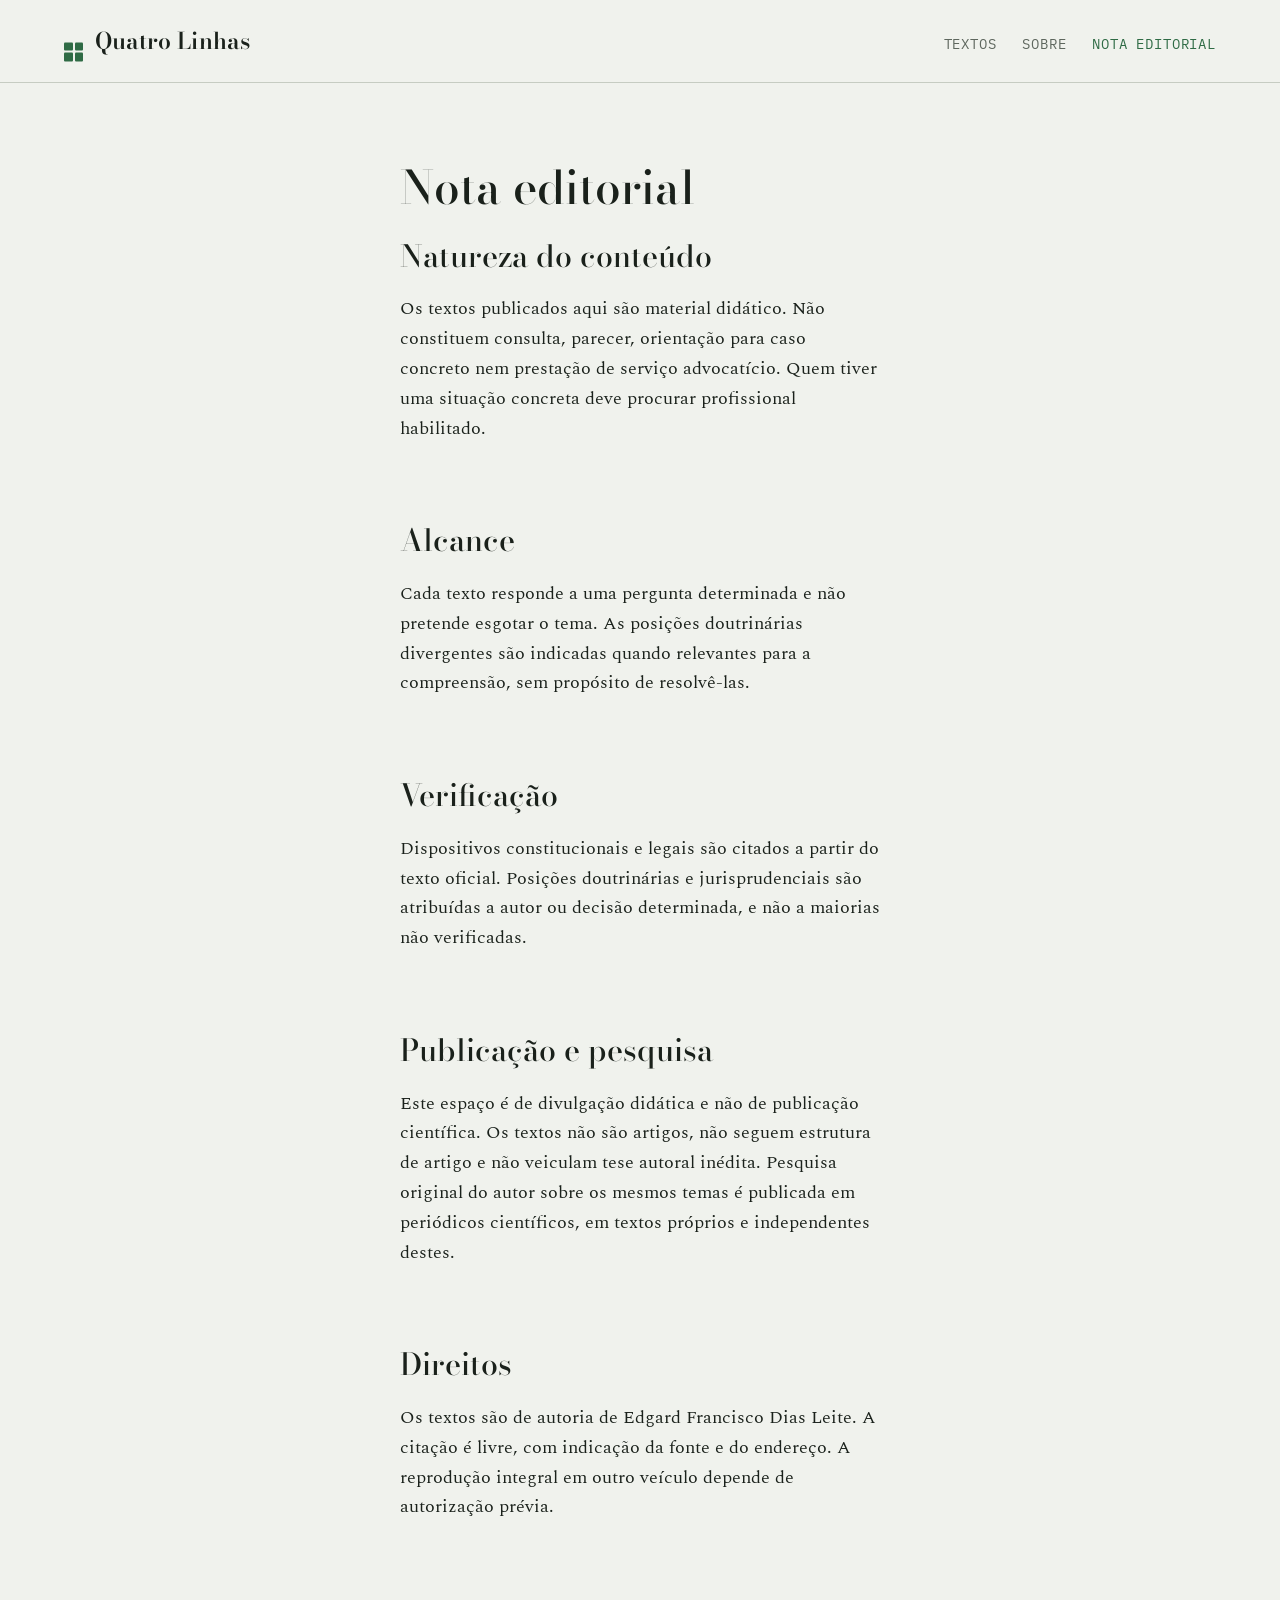
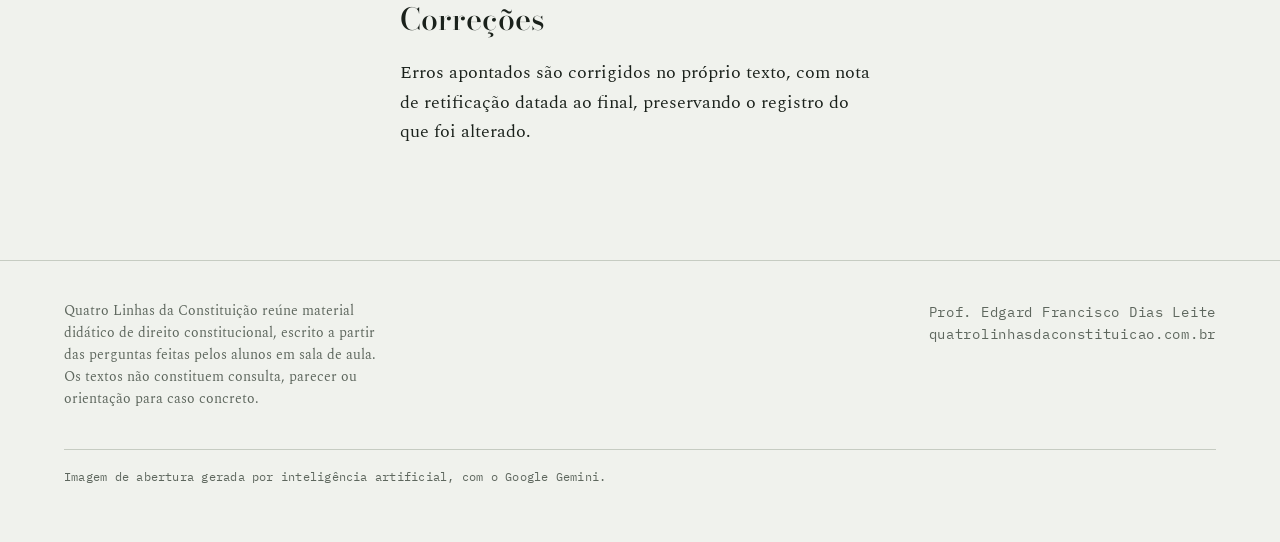
==== nota-editorial.html @ 2514645e "Add files via upload" ====
<!doctype html>
<html lang="pt-BR">
<head>
<meta charset="utf-8">
<meta name="viewport" content="width=device-width,initial-scale=1">
<title>Nota editorial — Quatro Linhas da Constituição</title>
<meta name="description" content="Natureza do conteúdo, alcance, verificação, direitos e política de correções.">
<link rel="preconnect" href="https://fonts.googleapis.com"><link rel="preconnect" href="https://fonts.gstatic.com" crossorigin><link rel="stylesheet" href="https://fonts.googleapis.com/css2?family=Bodoni+Moda:opsz,wght@6..96,400;6..96,500;6..96,600&family=IBM+Plex+Mono:wght@400;500&family=Spectral:ital,wght@0,300;0,400;0,600;1,400&display=swap">
<link rel="stylesheet" href="style.css">
</head>
<body>
<header class="top"><div class="wrap"><a class="mark" href="index.html"><span class="glyph" aria-hidden="true"><i></i><i></i><i></i><i></i></span><span class="name">Quatro Linhas</span></a><nav class="nav" aria-label="Seções"><a href="index.html">Textos</a><a href="sobre.html">Sobre</a><a href="nota-editorial.html" aria-current="page">Nota editorial</a></nav></div></header>
<main>
<section class="page"><div class="wrap">
<h1>Nota editorial</h1>
<div class="prose">
<h2>Natureza do conteúdo</h2>
<p>Os textos publicados aqui são material didático. Não constituem consulta, parecer, orientação para caso concreto nem prestação de serviço advocatício. Quem tiver uma situação concreta deve procurar profissional habilitado.</p>
<h2>Alcance</h2>
<p>Cada texto responde a uma pergunta determinada e não pretende esgotar o tema. As posições doutrinárias divergentes são indicadas quando relevantes para a compreensão, sem propósito de resolvê-las.</p>
<h2>Verificação</h2>
<p>Dispositivos constitucionais e legais são citados a partir do texto oficial. Posições doutrinárias e jurisprudenciais são atribuídas a autor ou decisão determinada, e não a maiorias não verificadas.</p>
<h2>Publicação e pesquisa</h2>
<p>Este espaço é de divulgação didática e não de publicação científica. Os textos não são artigos, não seguem estrutura de artigo e não veiculam tese autoral inédita. Pesquisa original do autor sobre os mesmos temas é publicada em periódicos científicos, em textos próprios e independentes destes.</p>
<h2>Direitos</h2>
<p>Os textos são de autoria de Edgard Francisco Dias Leite. A citação é livre, com indicação da fonte e do endereço. A reprodução integral em outro veículo depende de autorização prévia.</p>
<h2>Correções</h2>
<p>Erros apontados são corrigidos no próprio texto, com nota de retificação datada ao final, preservando o registro do que foi alterado.</p>
</div>
</div></section>
</main>
<footer class="foot"><div class="wrap"><p>Quatro Linhas da Constituição reúne material didático de direito constitucional, escrito a partir das perguntas feitas pelos alunos em sala de aula. Os textos não constituem consulta, parecer ou orientação para caso concreto.</p><p class="who">Prof. Edgard Francisco Dias Leite<br>quatrolinhasdaconstituicao.com.br</p><p class="credit">Imagem de abertura gerada por inteligência artificial, com o Google Gemini.</p></div></footer>
</body>
</html>
---- style.css ----
/* Quatro Linhas da Constituição — folha de estilo única */

:root{
  --paper:#F0F2ED;
  --paper-2:#E7EAE2;
  --ink:#1A211B;
  --muted:#5E675E;
  --accent:#2F6B45;          /* verde, promulgada */
  --accent-soft:#DCE8DE;
  --rule:#C6CCC2;
  --frame:#B7BEB3;
  --outorgada:#8C3A2E;       /* vermelho, imposta */
  --outorgada-2:#6E2A31;     /* bordô, 1969 */
  --hibrida:#C2662B;         /* laranja, 1967 */
  --ouro:#A98C46;            /* filete das lombadas */
  --spine-ink:#F4F1E6;

  --f-display:"Bodoni Moda",Georgia,"Times New Roman",serif;
  --f-body:"Spectral",Georgia,"Times New Roman",serif;
  --f-mono:"IBM Plex Mono",ui-monospace,"SFMono-Regular",Menlo,monospace;

  --step--1:clamp(.82rem,.79rem + .12vw,.9rem);
  --step-0:clamp(1.03rem,.99rem + .2vw,1.15rem);
  --step-1:clamp(1.24rem,1.16rem + .35vw,1.45rem);
  --step-2:clamp(1.5rem,1.34rem + .7vw,2rem);
  --step-3:clamp(1.95rem,1.6rem + 1.6vw,3.1rem);
  --step-4:clamp(2.4rem,1.75rem + 2.9vw,4.4rem);

  --measure:64ch;
  --pad:clamp(1.15rem,4vw,3rem);
}

@media (prefers-color-scheme:dark){
  :root:not([data-theme="light"]){
    --paper:#131511;
    --paper-2:#1B1E18;
    --ink:#E8EAE1;
    --muted:#99A197;
    --accent:#77B98C;
    --accent-soft:#1E2A21;
    --rule:#2C3129;
    --frame:#353B32;
    --outorgada:#D28C7C;
    --outorgada-2:#C4737C;
    --hibrida:#E0985B;
    --ouro:#C9A961;
    --spine-ink:#F4F1E6;
  }
}
:root[data-theme="dark"]{
  --paper:#131511;
  --paper-2:#1B1E18;
  --ink:#E8EAE1;
  --muted:#99A197;
  --accent:#77B98C;
  --accent-soft:#1E2A21;
  --rule:#2C3129;
  --frame:#353B32;
  --outorgada:#D28C7C;
  --outorgada-2:#C4737C;
  --hibrida:#E0985B;
  --ouro:#C9A961;
  --spine-ink:#F4F1E6;
}

*{box-sizing:border-box}
html{-webkit-text-size-adjust:100%}
body{
  margin:0;
  background:var(--paper);
  color:var(--ink);
  font-family:var(--f-body);
  font-size:var(--step-0);
  line-height:1.62;
  font-synthesis-weight:none;
}
::selection{background:var(--accent-soft);color:var(--ink)}
a{color:inherit;text-decoration-color:var(--accent);text-underline-offset:.18em;text-decoration-thickness:.06em}
a:hover{color:var(--accent)}
:focus-visible{outline:2px solid var(--accent);outline-offset:3px;border-radius:2px}

.wrap{width:100%;max-width:78rem;margin-inline:auto;padding-inline:var(--pad)}

/* ---------- cabeçalho ---------- */
.top{border-bottom:1px solid var(--rule)}
.top .wrap{display:flex;align-items:baseline;justify-content:space-between;gap:1.5rem;flex-wrap:wrap;padding-block:1.4rem}
.mark{display:flex;align-items:baseline;gap:.7rem;text-decoration:none}
.mark .glyph{
  display:inline-grid;grid-template-columns:1fr 1fr;gap:2px;
  width:1.05em;height:1.05em;translate:0 .08em;
}
.mark .glyph i{display:block;background:var(--accent);border-radius:1px}
.mark .name{font-family:var(--f-display);font-size:var(--step-1);font-weight:600;letter-spacing:.005em}
.nav{display:flex;gap:1.6rem;font-family:var(--f-mono);font-size:var(--step--1);letter-spacing:.06em;text-transform:uppercase}
.nav a{text-decoration:none;color:var(--muted)}
.nav a:hover,.nav a[aria-current="page"]{color:var(--accent)}

/* ---------- abertura ---------- */
.lede{padding-block:clamp(3rem,9vw,6.5rem) clamp(2rem,5vw,3.5rem)}
.lede .wrap{max-width:52rem;margin-inline:0}
.eyebrow{font-family:var(--f-mono);font-size:var(--step--1);letter-spacing:.14em;text-transform:uppercase;color:var(--accent);margin:0 0 1.1rem}
.lede h1{
  font-family:var(--f-display);font-weight:500;font-size:var(--step-4);
  line-height:1.02;letter-spacing:-.015em;margin:0;text-wrap:balance;
}
.lede p{max-width:44ch;color:var(--muted);font-size:var(--step-1);line-height:1.5;margin:1.6rem 0 0}

/* ---------- índice de textos ---------- */
.section-label{
  font-family:var(--f-mono);font-size:var(--step--1);letter-spacing:.14em;text-transform:uppercase;
  color:var(--muted);padding-block:1rem;border-top:1px solid var(--rule);margin:0 0 .5rem;
}
.index{list-style:none;margin:0;padding:0;display:flex;flex-direction:column}
.entry{border-top:1px solid var(--rule)}
.entry:last-child{border-bottom:1px solid var(--rule)}
.entry a{
  display:grid;gap:.55rem 2.5rem;padding-block:1.9rem;text-decoration:none;
  grid-template-columns:1fr;
}
@media (min-width:56rem){
  .entry a{grid-template-columns:9rem 1fr 16rem;align-items:start}
}
.entry time{font-family:var(--f-mono);font-size:var(--step--1);color:var(--muted);font-variant-numeric:tabular-nums}
.entry h2{font-family:var(--f-display);font-weight:500;font-size:var(--step-2);line-height:1.14;margin:0;text-wrap:balance}
.entry p{margin:.5rem 0 0;color:var(--muted);font-size:var(--step--1);line-height:1.55;max-width:52ch}
.entry a:hover h2{color:var(--accent)}
.devices{display:flex;flex-wrap:wrap;gap:.35rem;align-content:start}
.device{
  font-family:var(--f-mono);font-size:.72rem;letter-spacing:.02em;
  color:var(--muted);border:1px solid var(--rule);border-radius:2px;padding:.16rem .42rem;white-space:nowrap;
}

/* ---------- artigo ---------- */
.article{padding-block:clamp(2.5rem,7vw,5rem) 0}
.article .wrap{max-width:var(--measure);margin-inline:auto}
.article-head{margin-bottom:clamp(2rem,5vw,3.2rem)}
.article-head time{font-family:var(--f-mono);font-size:var(--step--1);color:var(--muted);display:block;margin-bottom:1rem}
.article-head h1{
  font-family:var(--f-display);font-weight:500;font-size:var(--step-3);line-height:1.08;
  letter-spacing:-.012em;margin:0;text-wrap:balance;
}
.standfirst{font-size:var(--step-1);line-height:1.5;color:var(--muted);margin:1.4rem 0 0}
.article-head .devices{margin-top:1.6rem}

.prose > *{margin-block:0 1.25em}
.prose h2{
  font-family:var(--f-display);font-weight:500;font-size:var(--step-2);line-height:1.16;
  margin-block:2.6em .7em;text-wrap:balance;
}
.prose h2:first-child{margin-top:0}
.prose strong{font-weight:600}
.prose em{font-style:italic}
.prose .art{font-family:var(--f-mono);font-size:.9em;color:var(--accent);white-space:nowrap}
.prose blockquote{
  margin:2em 0;padding:1.3em 0 1.3em 1.5em;border-left:2px solid var(--accent);
  font-size:var(--step-1);line-height:1.45;color:var(--ink);
}
.prose blockquote cite{display:block;margin-top:.8em;font-style:normal;font-family:var(--f-mono);font-size:.72rem;letter-spacing:.06em;text-transform:uppercase;color:var(--muted)}

/* quadro das quatro linhas */
.field{
  margin:2.6em 0;padding:clamp(1.4rem,4vw,2.2rem);
  border:1px solid var(--frame);background:var(--paper-2);
  position:relative;
}
.field::before,.field::after{
  content:"";position:absolute;left:.75rem;right:.75rem;height:1px;background:var(--frame);opacity:.55;
}
.field::before{top:.75rem}
.field::after{bottom:.75rem}
.field h3{
  font-family:var(--f-mono);font-size:var(--step--1);letter-spacing:.12em;text-transform:uppercase;
  color:var(--accent);margin:0 0 .9rem;font-weight:500;
}
.field p:last-child{margin-bottom:0}

.sources{border-top:1px solid var(--rule);margin-top:3.5rem;padding-top:1.4rem;font-size:var(--step--1);color:var(--muted)}
.sources h2{font-family:var(--f-mono);font-size:var(--step--1);letter-spacing:.12em;text-transform:uppercase;margin:0 0 .7rem;font-weight:500;color:var(--muted)}
.sources ul{margin:0;padding-left:1.1rem}
.sources li{margin-bottom:.35rem}

/* ---------- páginas de texto corrido ---------- */
.page{padding-block:clamp(2.5rem,7vw,5rem) 0}
.page .wrap{max-width:var(--measure);margin-inline:auto}
.page h1{font-family:var(--f-display);font-weight:500;font-size:var(--step-3);line-height:1.08;margin:0 0 1.6rem;text-wrap:balance}

/* ---------- rodapé ---------- */
.foot{margin-top:clamp(4rem,10vw,7rem);border-top:1px solid var(--rule);padding-block:2.5rem 3.5rem}
.foot .wrap{display:flex;gap:2rem 3rem;flex-wrap:wrap;justify-content:space-between;align-items:start}
.foot p{margin:0;max-width:46ch;font-size:var(--step--1);color:var(--muted);line-height:1.55}
.foot .who{font-family:var(--f-mono);font-size:var(--step--1);letter-spacing:.05em;color:var(--muted)}


/* ---------- a estante ---------- */
.estante{padding-block:clamp(2.5rem,6vw,4rem) 0}
.shelf{
  list-style:none;margin:1.6rem 0 0;padding:0;
  display:flex;align-items:flex-end;gap:.4rem;
  overflow-x:auto;padding-bottom:.6rem;
}
.spine{
  flex:0 0 auto;width:clamp(2.5rem,4.4vw,3.1rem);
  border-radius:2px 2px 0 0;
  display:flex;align-items:center;justify-content:center;
  padding-block:1.1rem;
  position:relative;
  box-shadow:inset -3px 0 6px rgba(0,0,0,.16),inset 2px 0 3px rgba(255,255,255,.08);
}
.spine span{
  writing-mode:vertical-rl;transform:rotate(180deg);
  font-family:var(--f-display);font-weight:500;
  font-size:clamp(.58rem,1.05vw,.68rem);letter-spacing:.1em;text-transform:uppercase;
  color:var(--spine-ink);white-space:nowrap;
}
.spine::before,.spine::after{
  content:"";position:absolute;left:18%;right:18%;height:1px;background:var(--ouro);opacity:.75;
}
.spine::before{top:.5rem;box-shadow:0 3px 0 -1.4px var(--ouro)}
.spine::after{bottom:.5rem;box-shadow:0 -3px 0 -1.4px var(--ouro)}
.spine--promulgada{background:var(--accent);height:21.5rem}
.spine--outorgada{background:var(--outorgada);height:20.4rem}
.spine--outorgada2{background:var(--outorgada-2);height:22.4rem}
.spine--hibrida{background:var(--hibrida);height:21rem}
:root[data-theme="dark"] .spine span,
:root:not([data-theme="light"]) .spine span{color:#15170F}
@media (prefers-color-scheme:light){:root:not([data-theme="dark"]) .spine span{color:var(--spine-ink)}}
:root[data-theme="light"] .spine span{color:var(--spine-ink)}

.legend{
  display:flex;flex-wrap:wrap;gap:.5rem 1.6rem;margin:1.4rem 0 0;padding:0;
  font-family:var(--f-mono);font-size:var(--step--1);color:var(--muted);
}
.legend span{display:inline-flex;align-items:center;gap:.5rem}
.key{width:.72rem;height:.72rem;border-radius:2px;flex:0 0 auto}
.key--promulgada{background:var(--accent)}
.key--outorgada{background:var(--outorgada)}
.key--hibrida{background:var(--hibrida)}
.shelf-note{margin:1.2rem 0 0;font-size:var(--step--1);color:var(--muted);max-width:62ch;line-height:1.55}

/* lombada ao lado do artigo */
.article .wrap{position:relative}
@media (min-width:62rem){
  .article-head{padding-left:1.6rem;border-left:3px solid var(--accent)}
}


/* ---------- emblema, bandeira provisória ---------- */
.emblema{padding-block:clamp(2.6rem,6vw,4rem) 0}
.flagfig{margin:0;display:grid;gap:clamp(1.4rem,3vw,2.6rem);align-items:start}
@media (min-width:56rem){.flagfig{grid-template-columns:19rem 1fr}}
.flagbox{border:1px solid var(--rule);padding:.85rem;background:var(--paper-2)}
.flagbox .flag{display:block;width:100%;height:auto}
.flagfig figcaption p{margin:0 0 1rem;max-width:60ch;line-height:1.6}
.flagfig figcaption p:last-child{margin-bottom:0}
.fig-note{font-size:var(--step--1);color:var(--muted);border-top:1px solid var(--rule);padding-top:.9rem}


/* ---------- abertura com fotografia ---------- */
.hero{position:relative;isolation:isolate;min-height:clamp(26rem,64vh,40rem);display:grid;align-items:end;overflow:hidden}
.hero-img{position:absolute;inset:0;width:100%;height:100%;object-fit:cover;object-position:50% 46%;z-index:-2}
.hero-veil{
  position:absolute;inset:0;z-index:-1;
  background:linear-gradient(180deg,rgba(12,16,10,.30) 0%,rgba(12,16,10,.52) 42%,rgba(12,16,10,.86) 100%);
}
.hero-copy{padding-block:clamp(2.4rem,6vw,4.4rem)}
.hero-copy .wrap{max-width:64rem}
.hero-copy .eyebrow{color:#B7DFC4}
.hero-copy h1{
  font-family:var(--f-display);font-weight:500;font-size:var(--step-4);
  line-height:1.02;letter-spacing:-.015em;margin:0;text-wrap:balance;color:#F6F5EE;
  text-shadow:0 1px 24px rgba(0,0,0,.45);
}
.hero-copy p{max-width:46ch;color:#DCDED3;font-size:var(--step-1);line-height:1.5;margin:1.5rem 0 0}
.hero-credit{
  font-family:var(--f-mono);font-size:.7rem;letter-spacing:.04em;color:var(--muted);
  margin:.7rem 0 0;text-align:right;
}
.empty{color:var(--muted);max-width:60ch;margin:.4rem 0 0;padding-block:1.4rem;border-top:1px solid var(--rule);border-bottom:1px solid var(--rule)}

.foot .credit{
  flex-basis:100%;order:3;margin-top:.4rem;padding-top:1.1rem;border-top:1px solid var(--rule);
  font-family:var(--f-mono);font-size:.72rem;letter-spacing:.02em;color:var(--muted);max-width:none;
}
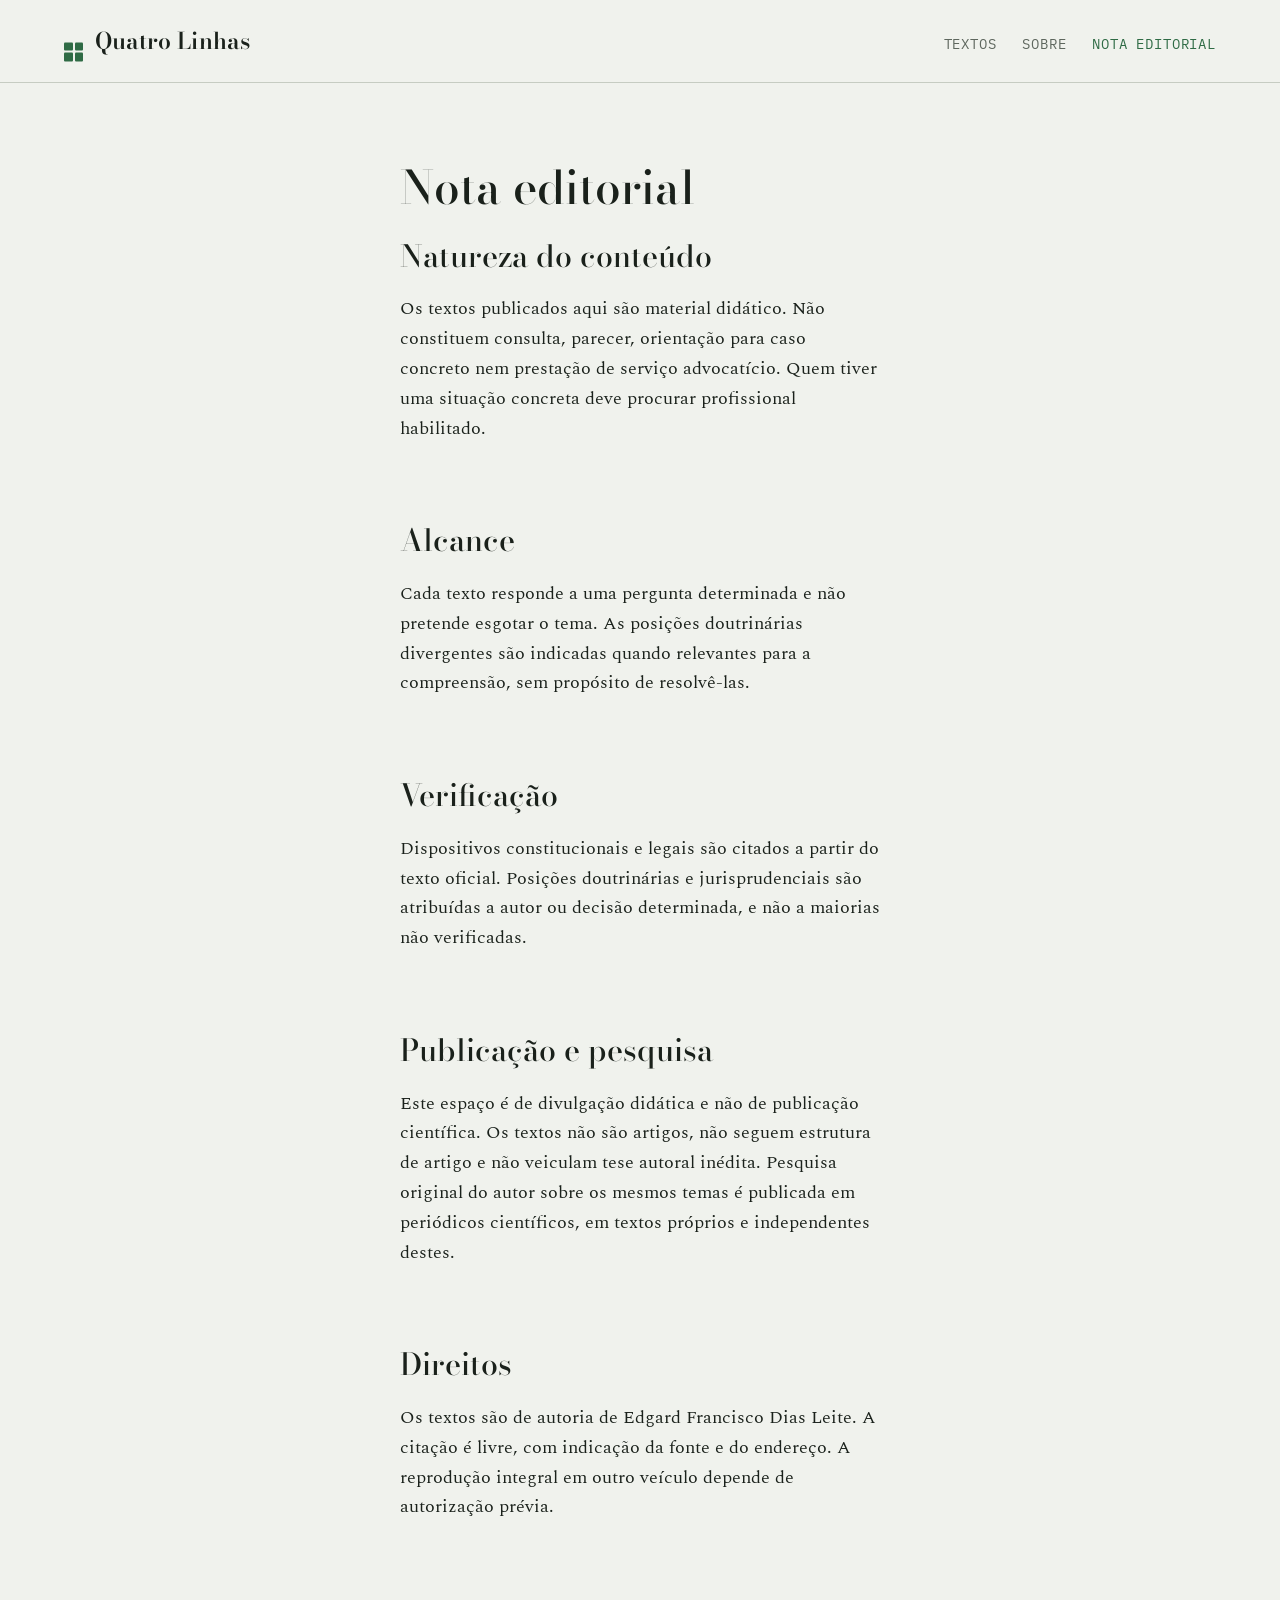
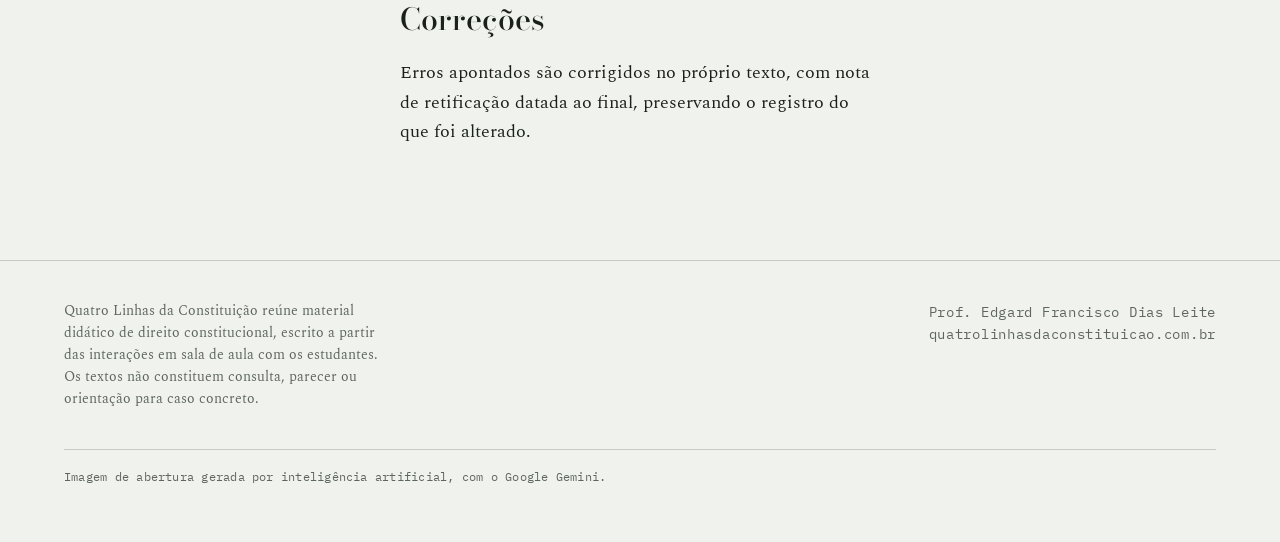
==== commit 00317474: "Ajusta a origem dos textos para interacoes em sala de aula com os estudantes" ====
--- a/nota-editorial.html
+++ b/nota-editorial.html
@@ -29,6 +29,6 @@
 </div>
 </div></section>
 </main>
-<footer class="foot"><div class="wrap"><p>Quatro Linhas da Constituição reúne material didático de direito constitucional, escrito a partir das perguntas feitas pelos alunos em sala de aula. Os textos não constituem consulta, parecer ou orientação para caso concreto.</p><p class="who">Prof. Edgard Francisco Dias Leite<br>quatrolinhasdaconstituicao.com.br</p><p class="credit">Imagem de abertura gerada por inteligência artificial, com o Google Gemini.</p></div></footer>
+<footer class="foot"><div class="wrap"><p>Quatro Linhas da Constituição reúne material didático de direito constitucional, escrito a partir das interações em sala de aula com os estudantes. Os textos não constituem consulta, parecer ou orientação para caso concreto.</p><p class="who">Prof. Edgard Francisco Dias Leite<br>quatrolinhasdaconstituicao.com.br</p><p class="credit">Imagem de abertura gerada por inteligência artificial, com o Google Gemini.</p></div></footer>
 </body>
 </html>
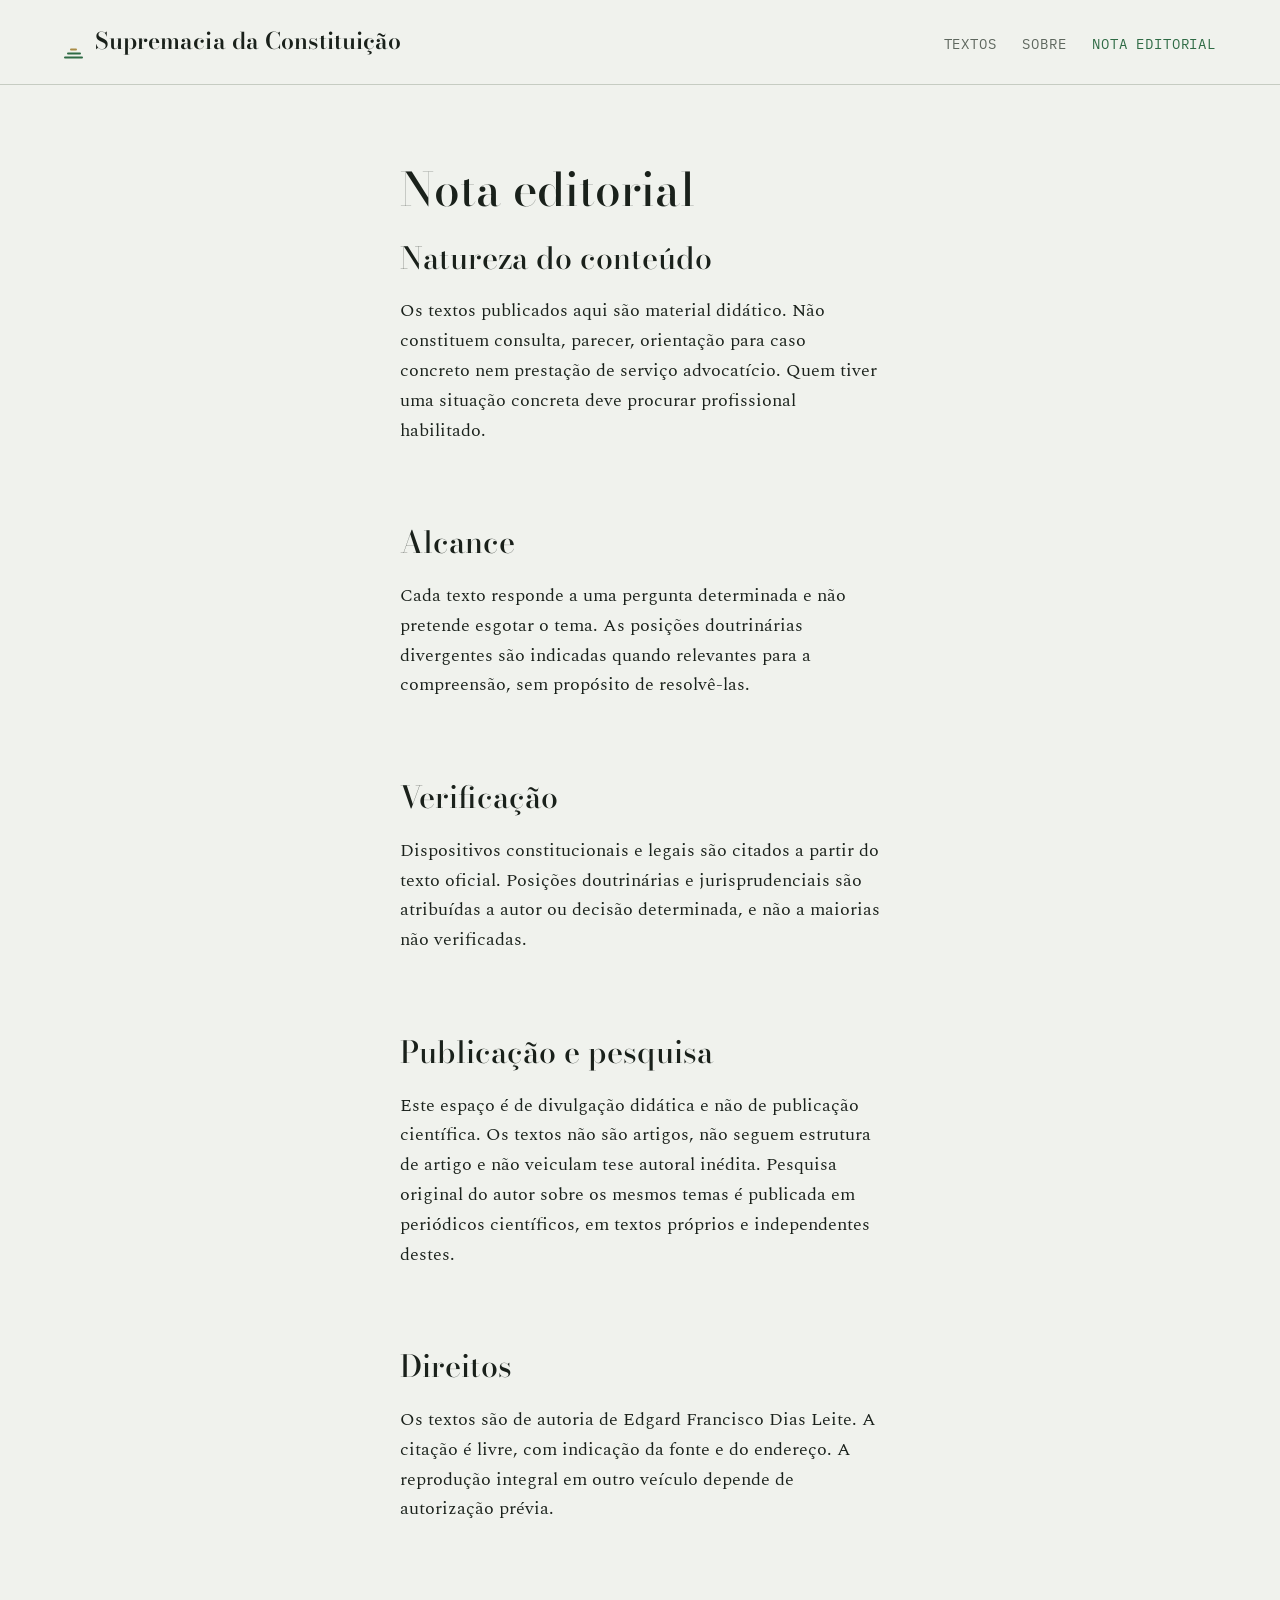
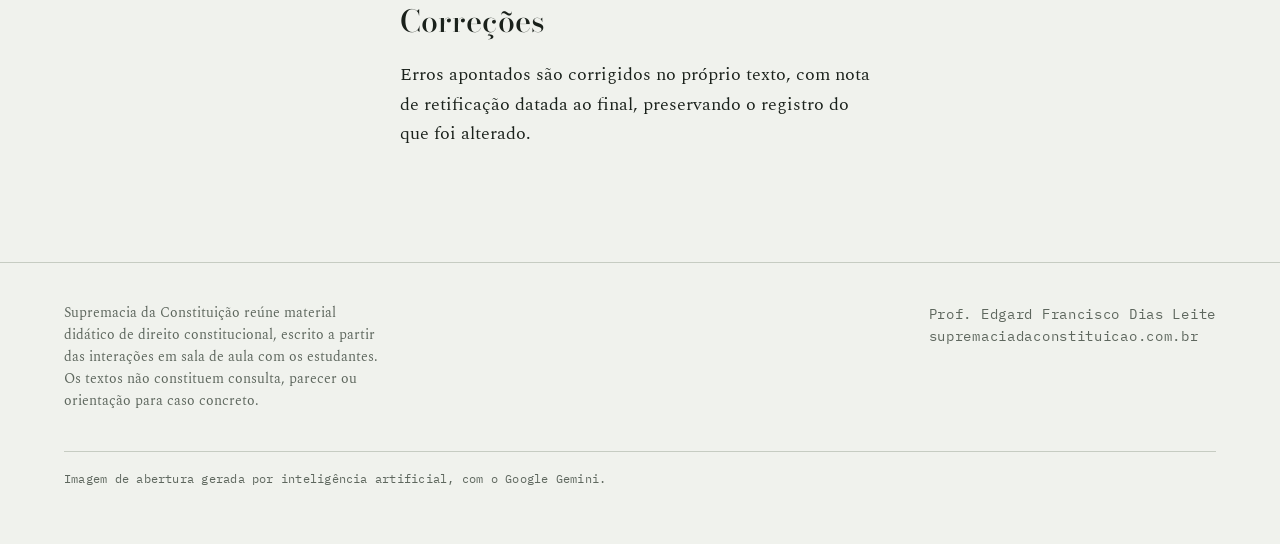
==== commit 69a5ab61: "Renomeia o site para Supremacia da Constituicao e destaca a lombada de 1988" ====
--- a/nota-editorial.html
+++ b/nota-editorial.html
@@ -3,13 +3,13 @@
 <head>
 <meta charset="utf-8">
 <meta name="viewport" content="width=device-width,initial-scale=1">
-<title>Nota editorial — Quatro Linhas da Constituição</title>
+<title>Nota editorial — Supremacia da Constituição</title>
 <meta name="description" content="Natureza do conteúdo, alcance, verificação, direitos e política de correções.">
 <link rel="preconnect" href="https://fonts.googleapis.com"><link rel="preconnect" href="https://fonts.gstatic.com" crossorigin><link rel="stylesheet" href="https://fonts.googleapis.com/css2?family=Bodoni+Moda:opsz,wght@6..96,400;6..96,500;6..96,600&family=IBM+Plex+Mono:wght@400;500&family=Spectral:ital,wght@0,300;0,400;0,600;1,400&display=swap">
 <link rel="stylesheet" href="style.css">
 </head>
 <body>
-<header class="top"><div class="wrap"><a class="mark" href="index.html"><span class="glyph" aria-hidden="true"><i></i><i></i><i></i><i></i></span><span class="name">Quatro Linhas</span></a><nav class="nav" aria-label="Seções"><a href="index.html">Textos</a><a href="sobre.html">Sobre</a><a href="nota-editorial.html" aria-current="page">Nota editorial</a></nav></div></header>
+<header class="top"><div class="wrap"><a class="mark" href="index.html"><span class="glyph" aria-hidden="true"><i></i><i></i><i></i></span><span class="name">Supremacia da Constituição</span></a><nav class="nav" aria-label="Seções"><a href="index.html">Textos</a><a href="sobre.html">Sobre</a><a href="nota-editorial.html" aria-current="page">Nota editorial</a></nav></div></header>
 <main>
 <section class="page"><div class="wrap">
 <h1>Nota editorial</h1>
@@ -29,6 +29,6 @@
 </div>
 </div></section>
 </main>
-<footer class="foot"><div class="wrap"><p>Quatro Linhas da Constituição reúne material didático de direito constitucional, escrito a partir das interações em sala de aula com os estudantes. Os textos não constituem consulta, parecer ou orientação para caso concreto.</p><p class="who">Prof. Edgard Francisco Dias Leite<br>quatrolinhasdaconstituicao.com.br</p><p class="credit">Imagem de abertura gerada por inteligência artificial, com o Google Gemini.</p></div></footer>
+<footer class="foot"><div class="wrap"><p>Supremacia da Constituição reúne material didático de direito constitucional, escrito a partir das interações em sala de aula com os estudantes. Os textos não constituem consulta, parecer ou orientação para caso concreto.</p><p class="who">Prof. Edgard Francisco Dias Leite<br>supremaciadaconstituicao.com.br</p><p class="credit">Imagem de abertura gerada por inteligência artificial, com o Google Gemini.</p></div></footer>
 </body>
 </html>
--- a/style.css
+++ b/style.css
@@ -86,10 +86,14 @@
 .top .wrap{display:flex;align-items:baseline;justify-content:space-between;gap:1.5rem;flex-wrap:wrap;padding-block:1.4rem}
 .mark{display:flex;align-items:baseline;gap:.7rem;text-decoration:none}
 .mark .glyph{
-  display:inline-grid;grid-template-columns:1fr 1fr;gap:2px;
+  display:inline-grid;gap:2px;justify-items:center;align-content:center;
   width:1.05em;height:1.05em;translate:0 .08em;
 }
-.mark .glyph i{display:block;background:var(--accent);border-radius:1px}
+.mark .glyph i{display:block;height:2px;background:var(--accent);border-radius:1px}
+.mark .glyph i:nth-child(1){width:38%;background:var(--ouro)}
+.mark .glyph i:nth-child(2){width:72%}
+.mark .glyph i:nth-child(3){width:100%}
+@media (max-width:34rem){.mark .name{font-size:var(--step-0)}}
 .mark .name{font-family:var(--f-display);font-size:var(--step-1);font-weight:600;letter-spacing:.005em}
 .nav{display:flex;gap:1.6rem;font-family:var(--f-mono);font-size:var(--step--1);letter-spacing:.06em;text-transform:uppercase}
 .nav a{text-decoration:none;color:var(--muted)}
@@ -194,37 +198,100 @@
 /* ---------- a estante ---------- */
 .estante{padding-block:clamp(2.5rem,6vw,4rem) 0}
 .shelf{
-  list-style:none;margin:1.6rem 0 0;padding:0;
-  display:flex;align-items:flex-end;gap:.4rem;
-  overflow-x:auto;padding-bottom:.6rem;
+  list-style:none;margin:1.8rem 0 0;padding:0 .2rem 1.6rem;
+  display:flex;align-items:flex-end;gap:.45rem;
+  overflow-x:auto;
 }
 .spine{
-  flex:0 0 auto;width:clamp(2.5rem,4.4vw,3.1rem);
-  border-radius:2px 2px 0 0;
-  display:flex;align-items:center;justify-content:center;
-  padding-block:1.1rem;
-  position:relative;
-  box-shadow:inset -3px 0 6px rgba(0,0,0,.16),inset 2px 0 3px rgba(255,255,255,.08);
-}
-.spine span{
-  writing-mode:vertical-rl;transform:rotate(180deg);
+  --leather:var(--accent);
+  --foil:#EBD7A2;
+  flex:0 0 auto;
+  inline-size:clamp(3.1rem,5.2vw,4rem);
+  block-size:calc(var(--h,1) * clamp(22rem,36vw,30rem));
+  position:relative;border-radius:5px 5px 2px 2px;
+  background:
+    linear-gradient(90deg,
+      rgba(0,0,0,.44) 0%, rgba(0,0,0,.12) 9%,
+      rgba(255,255,255,.11) 32%, rgba(255,255,255,.03) 56%,
+      rgba(0,0,0,.14) 79%, rgba(0,0,0,.48) 100%),
+    repeating-linear-gradient(101deg,rgba(255,255,255,.038) 0 1px,rgba(0,0,0,0) 1px 3px),
+    repeating-linear-gradient(6deg,rgba(0,0,0,.05) 0 1px,rgba(0,0,0,0) 1px 4px),
+    var(--leather);
+  box-shadow:
+    inset 0 1px 0 rgba(255,255,255,.20),
+    inset 0 -2px 3px rgba(0,0,0,.40),
+    3px 0 9px -5px rgba(0,0,0,.55),
+    0 18px 26px -16px rgba(0,0,0,.70);
+  transition:transform .2s ease,filter .2s ease,box-shadow .2s ease;
+}
+/* nervuras e filetes dourados, cabeça e pé */
+.spine::before,.spine::after{
+  content:"";position:absolute;inset-inline:0;height:38px;pointer-events:none;
+  background:linear-gradient(180deg,
+    rgba(0,0,0,0) 0 6px,
+    rgba(0,0,0,.30) 6px 7px,
+    rgba(255,255,255,.16) 7px 10px,
+    rgba(0,0,0,.30) 10px 11px,
+    rgba(0,0,0,0) 11px 17px,
+    var(--foil) 17px 18px,
+    rgba(0,0,0,0) 18px 38px);
+  opacity:.9;
+}
+.spine::before{top:14px}
+.spine::after{bottom:14px;rotate:180deg}
+.spine a{
+  position:absolute;inset:0;z-index:1;
+  display:flex;align-items:center;justify-content:space-between;
+  writing-mode:vertical-rl;rotate:180deg;
+  padding-inline:3rem;padding-block:.28rem;gap:.6rem;box-sizing:border-box;
+  text-decoration:none;color:var(--foil);
+  text-shadow:0 1px 1px rgba(0,0,0,.55);
+}
+.sp-name{
   font-family:var(--f-display);font-weight:500;
-  font-size:clamp(.58rem,1.05vw,.68rem);letter-spacing:.1em;text-transform:uppercase;
-  color:var(--spine-ink);white-space:nowrap;
-}
-.spine::before,.spine::after{
-  content:"";position:absolute;left:18%;right:18%;height:1px;background:var(--ouro);opacity:.75;
-}
-.spine::before{top:.5rem;box-shadow:0 3px 0 -1.4px var(--ouro)}
-.spine::after{bottom:.5rem;box-shadow:0 -3px 0 -1.4px var(--ouro)}
-.spine--promulgada{background:var(--accent);height:21.5rem}
-.spine--outorgada{background:var(--outorgada);height:20.4rem}
-.spine--outorgada2{background:var(--outorgada-2);height:22.4rem}
-.spine--hibrida{background:var(--hibrida);height:21rem}
-:root[data-theme="dark"] .spine span,
-:root:not([data-theme="light"]) .spine span{color:#15170F}
-@media (prefers-color-scheme:light){:root:not([data-theme="dark"]) .spine span{color:var(--spine-ink)}}
-:root[data-theme="light"] .spine span{color:var(--spine-ink)}
+  font-size:clamp(.52rem,.92vw,.62rem);letter-spacing:.045em;text-transform:uppercase;
+  line-height:1.34;flex:0 1 auto;min-inline-size:0;
+}
+.sp-year{
+  flex:0 0 auto;font-family:var(--f-mono);font-size:clamp(.6rem,1.05vw,.7rem);letter-spacing:.16em;
+}
+.spine:hover,.spine:focus-within{transform:translateY(-9px);filter:brightness(1.07) saturate(1.05)}
+.spine:hover a,.spine a:focus-visible{color:#F8ECC4;outline:none}
+.spine:focus-within{box-shadow:0 0 0 2px var(--ouro),inset 0 1px 0 rgba(255,255,255,.2),0 18px 26px -16px rgba(0,0,0,.7)}
+.spine--promulgada{--leather:#2E5E3F}
+.spine--outorgada{--leather:#7B2B27}
+.spine--outorgada2{--leather:#5E2229}
+.spine--hibrida{--leather:#A9541F}
+/* 1988, a que está em vigor, nas cores da bandeira */
+.spine--vigente{
+  --leather:#0B7A3F;
+  --foil:#F4F6F1;
+  box-shadow:
+    inset 0 1px 0 rgba(255,255,255,.24),
+    inset 0 -2px 3px rgba(0,0,0,.40),
+    3px 0 10px -4px rgba(0,0,0,.55),
+    0 22px 30px -16px rgba(0,0,0,.75),
+    0 0 0 1px rgba(254,221,0,.35);
+}
+.spine--vigente::before,.spine--vigente::after{opacity:1}
+.spine--vigente a{padding-inline:3rem 6.6rem}
+.sp-flag{
+  position:absolute;left:50%;top:4.9rem;z-index:2;pointer-events:none;
+  width:1.5rem;height:1.5rem;translate:-50% -50%;rotate:45deg;
+  background:#FEDD00;border-radius:2px;
+  box-shadow:0 1px 2px rgba(0,0,0,.45),inset 0 0 0 1px rgba(0,0,0,.12);
+}
+.sp-flag::after{
+  content:"";position:absolute;inset:26%;border-radius:50%;
+  background:#1C3F94;rotate:-45deg;
+  box-shadow:inset 0 1px 1px rgba(255,255,255,.25);
+}
+.spine--vigente .sp-name,.spine--vigente .sp-year{color:#F4F6F1}
+.shelf-hint{
+  margin:1.1rem 0 0;font-family:var(--f-mono);font-size:var(--step--1);
+  letter-spacing:.02em;color:var(--muted);
+}
+@media (prefers-reduced-motion:reduce){.spine{transition:none}.spine:hover{transform:none}}
 
 .legend{
   display:flex;flex-wrap:wrap;gap:.5rem 1.6rem;margin:1.4rem 0 0;padding:0;
@@ -255,6 +322,13 @@
 .fig-note{font-size:var(--step--1);color:var(--muted);border-top:1px solid var(--rule);padding-top:.9rem}
 
 
+/* ---------- chave de leitura, logo abaixo da abertura ---------- */
+.chave{background:var(--paper-2);border-top:1px solid var(--ouro);border-bottom:1px solid var(--rule);padding-block:clamp(1.9rem,4.2vw,2.9rem)}
+.chave p{
+  font-family:var(--f-display);font-weight:400;font-size:var(--step-1);line-height:1.45;
+  max-width:58ch;margin:0 auto;text-align:center;text-wrap:pretty;color:var(--ink);
+}
+
 /* ---------- abertura com fotografia ---------- */
 .hero{position:relative;isolation:isolate;min-height:clamp(26rem,64vh,40rem);display:grid;align-items:end;overflow:hidden}
 .hero-img{position:absolute;inset:0;width:100%;height:100%;object-fit:cover;object-position:50% 46%;z-index:-2}
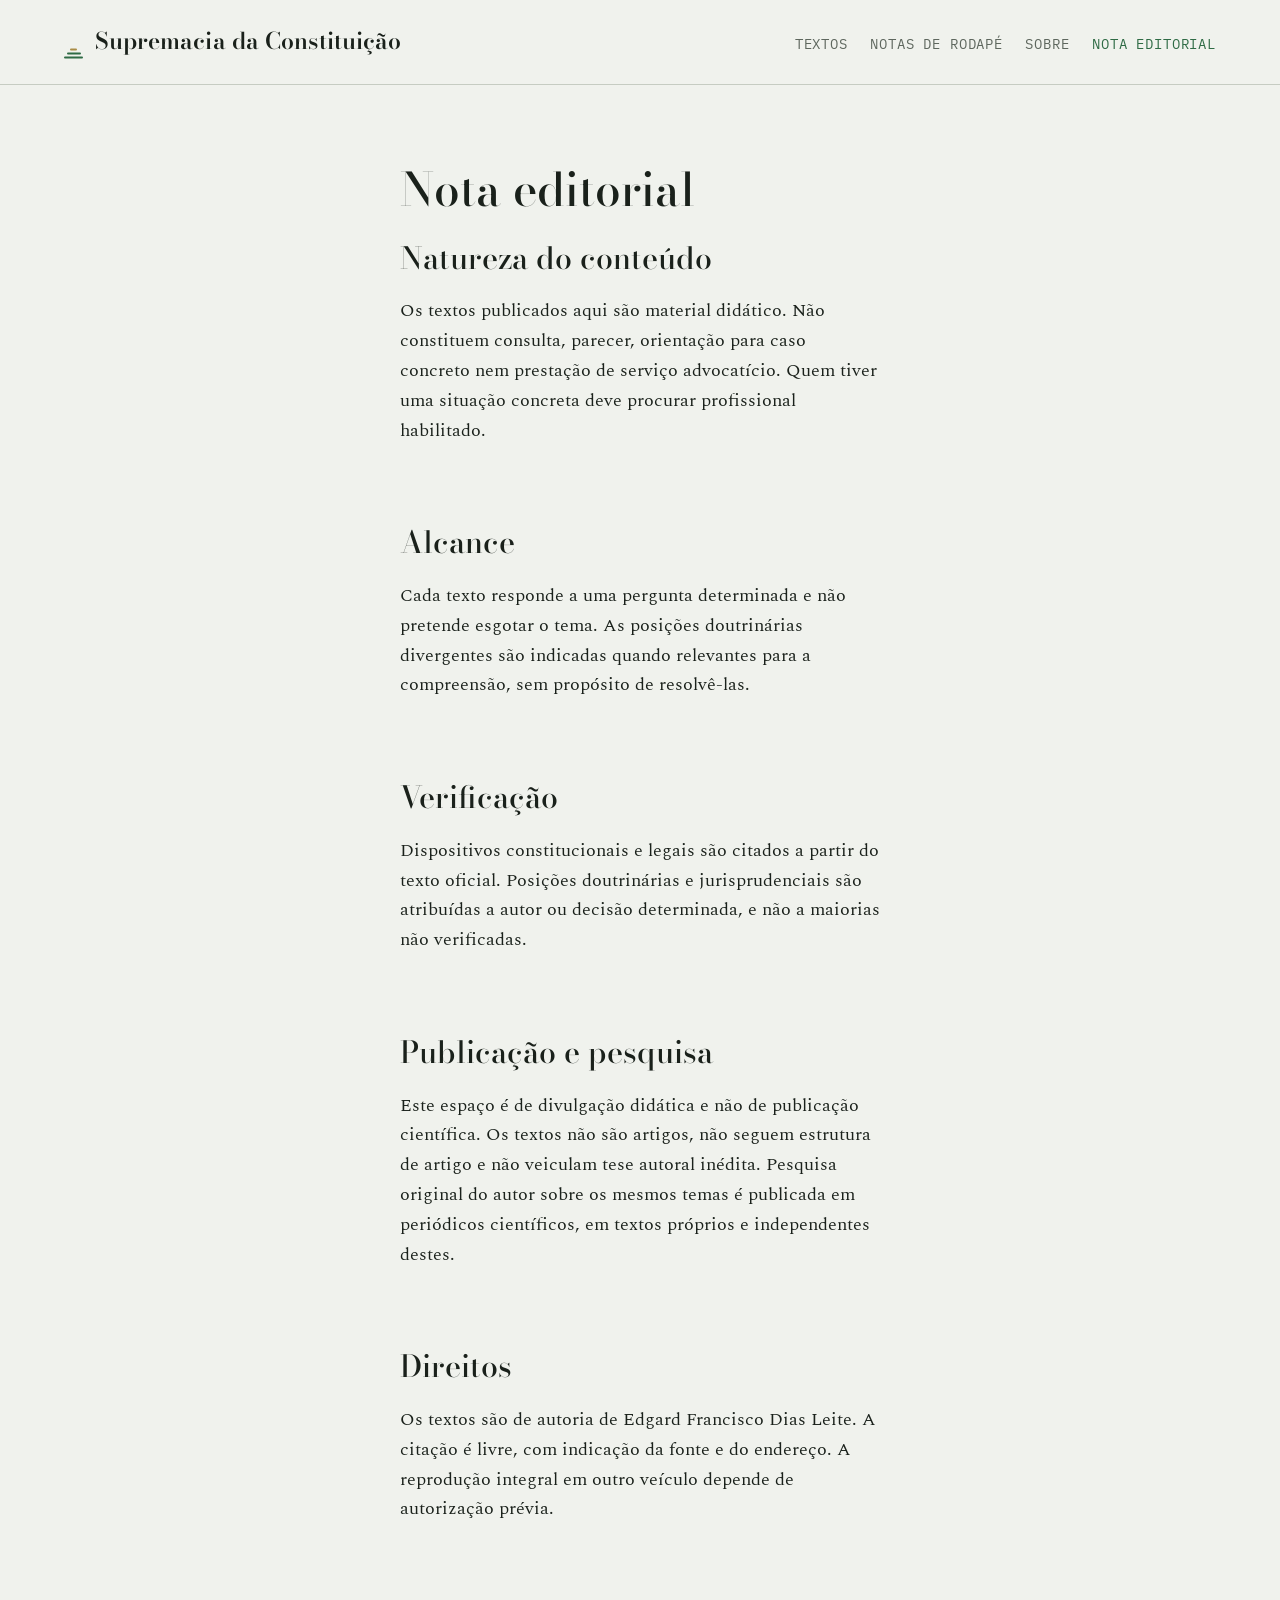
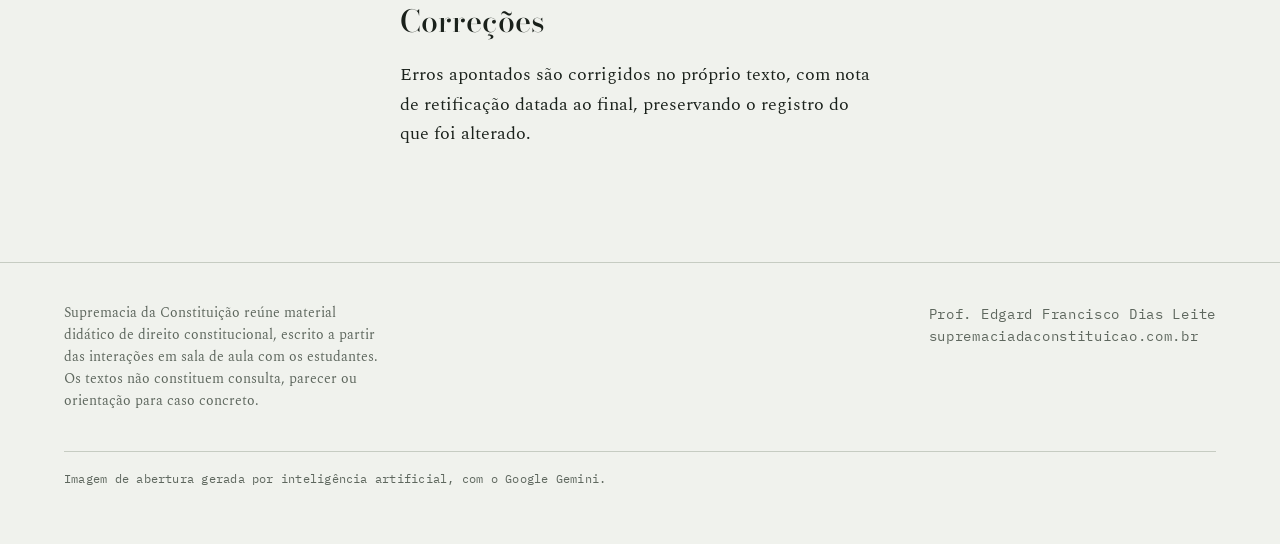
==== commit 1bd63707: "Cria a secao Notas de rodape e corrige o trecho da bandeira provisoria" ====
--- a/nota-editorial.html
+++ b/nota-editorial.html
@@ -9,7 +9,7 @@
 <link rel="stylesheet" href="style.css">
 </head>
 <body>
-<header class="top"><div class="wrap"><a class="mark" href="index.html"><span class="glyph" aria-hidden="true"><i></i><i></i><i></i></span><span class="name">Supremacia da Constituição</span></a><nav class="nav" aria-label="Seções"><a href="index.html">Textos</a><a href="sobre.html">Sobre</a><a href="nota-editorial.html" aria-current="page">Nota editorial</a></nav></div></header>
+<header class="top"><div class="wrap"><a class="mark" href="index.html"><span class="glyph" aria-hidden="true"><i></i><i></i><i></i></span><span class="name">Supremacia da Constituição</span></a><nav class="nav" aria-label="Seções"><a href="index.html">Textos</a><a href="notas.html">Notas de rodapé</a><a href="sobre.html">Sobre</a><a href="nota-editorial.html" aria-current="page">Nota editorial</a></nav></div></header>
 <main>
 <section class="page"><div class="wrap">
 <h1>Nota editorial</h1>
--- a/style.css
+++ b/style.css
@@ -95,7 +95,7 @@
 .mark .glyph i:nth-child(3){width:100%}
 @media (max-width:34rem){.mark .name{font-size:var(--step-0)}}
 .mark .name{font-family:var(--f-display);font-size:var(--step-1);font-weight:600;letter-spacing:.005em}
-.nav{display:flex;gap:1.6rem;font-family:var(--f-mono);font-size:var(--step--1);letter-spacing:.06em;text-transform:uppercase}
+.nav{display:flex;flex-wrap:wrap;gap:.4rem 1.4rem;font-family:var(--f-mono);font-size:var(--step--1);letter-spacing:.06em;text-transform:uppercase}
 .nav a{text-decoration:none;color:var(--muted)}
 .nav a:hover,.nav a[aria-current="page"]{color:var(--accent)}
 
@@ -178,6 +178,12 @@
 }
 .field p:last-child{margin-bottom:0}
 
+.prose h3{font-family:var(--f-display);font-weight:500;font-size:var(--step-1);line-height:1.2;margin-block:2.1em .6em}
+.fonte{
+  font-size:var(--step--1);color:var(--muted);line-height:1.5;
+  border-left:2px solid var(--rule);padding-left:.9rem;margin-block:-.5em 1.6em;
+}
+.fonte a{color:inherit}
 .sources{border-top:1px solid var(--rule);margin-top:3.5rem;padding-top:1.4rem;font-size:var(--step--1);color:var(--muted)}
 .sources h2{font-family:var(--f-mono);font-size:var(--step--1);letter-spacing:.12em;text-transform:uppercase;margin:0 0 .7rem;font-weight:500;color:var(--muted)}
 .sources ul{margin:0;padding-left:1.1rem}
@@ -237,13 +243,13 @@
     rgba(0,0,0,0) 18px 38px);
   opacity:.9;
 }
-.spine::before{top:14px}
-.spine::after{bottom:14px;rotate:180deg}
+.spine::before{top:2.1rem}
+.spine::after{bottom:2.1rem;rotate:180deg}
 .spine a{
   position:absolute;inset:0;z-index:1;
   display:flex;align-items:center;justify-content:space-between;
   writing-mode:vertical-rl;rotate:180deg;
-  padding-inline:3rem;padding-block:.28rem;gap:.6rem;box-sizing:border-box;
+  padding-inline:4.6rem 4.3rem;padding-block:.28rem;box-sizing:border-box;
   text-decoration:none;color:var(--foil);
   text-shadow:0 1px 1px rgba(0,0,0,.55);
 }
@@ -252,9 +258,22 @@
   font-size:clamp(.52rem,.92vw,.62rem);letter-spacing:.045em;text-transform:uppercase;
   line-height:1.34;flex:0 1 auto;min-inline-size:0;
 }
+.sp-year,.sp-sigla{
+  position:absolute;inset-inline:0;z-index:2;pointer-events:none;
+  writing-mode:horizontal-tb;text-align:center;
+  color:var(--foil);text-shadow:0 1px 1px rgba(0,0,0,.55);
+}
 .sp-year{
-  flex:0 0 auto;font-family:var(--f-mono);font-size:clamp(.6rem,1.05vw,.7rem);letter-spacing:.16em;
-}
+  top:.75rem;
+  font-family:var(--f-display);font-weight:500;
+  font-size:clamp(.66rem,1.1vw,.8rem);letter-spacing:.02em;
+}
+.sp-sigla{
+  top:auto;bottom:.7rem;
+  font-family:var(--f-mono);font-size:clamp(.46rem,.78vw,.55rem);letter-spacing:.09em;
+  opacity:.92;
+}
+
 .spine:hover,.spine:focus-within{transform:translateY(-9px);filter:brightness(1.07) saturate(1.05)}
 .spine:hover a,.spine a:focus-visible{color:#F8ECC4;outline:none}
 .spine:focus-within{box-shadow:0 0 0 2px var(--ouro),inset 0 1px 0 rgba(255,255,255,.2),0 18px 26px -16px rgba(0,0,0,.7)}
@@ -262,10 +281,21 @@
 .spine--outorgada{--leather:#7B2B27}
 .spine--outorgada2{--leather:#5E2229}
 .spine--hibrida{--leather:#A9541F}
-/* 1988, a que está em vigor, nas cores da bandeira */
+/* 1988, a que está em vigor, na capa da edição do Senado */
 .spine--vigente{
   --leather:#0B7A3F;
   --foil:#F4F6F1;
+  background:
+    linear-gradient(90deg,
+      rgba(0,0,0,.34) 0%, rgba(0,0,0,.08) 9%,
+      rgba(255,255,255,.14) 32%, rgba(255,255,255,.04) 56%,
+      rgba(0,0,0,.10) 79%, rgba(0,0,0,.38) 100%),
+    repeating-linear-gradient(101deg,rgba(255,255,255,.03) 0 1px,rgba(0,0,0,0) 1px 3px),
+    repeating-linear-gradient(6deg,rgba(0,0,0,.035) 0 1px,rgba(0,0,0,0) 1px 4px),
+    linear-gradient(180deg,
+      #F2F4EF 0 7.5rem,
+      rgba(0,0,0,.24) 7.5rem calc(7.5rem + 1.5px),
+      #0B7A3F calc(7.5rem + 1.5px) 100%);
   box-shadow:
     inset 0 1px 0 rgba(255,255,255,.24),
     inset 0 -2px 3px rgba(0,0,0,.40),
@@ -273,20 +303,28 @@
     0 22px 30px -16px rgba(0,0,0,.75),
     0 0 0 1px rgba(254,221,0,.35);
 }
-.spine--vigente::before,.spine--vigente::after{opacity:1}
-.spine--vigente a{padding-inline:3rem 6.6rem}
+.spine--vigente::before{
+  top:2.1rem;opacity:1;
+  background:linear-gradient(180deg,
+    rgba(0,0,0,0) 0 6px,
+    rgba(11,122,63,.42) 6px 7px,
+    rgba(11,122,63,.14) 7px 10px,
+    rgba(11,122,63,.42) 10px 11px,
+    rgba(0,0,0,0) 11px 17px,
+    #0B7A3F 17px 18px,
+    rgba(0,0,0,0) 18px 38px);
+}
+.spine--vigente::after{opacity:1}
 .sp-flag{
-  position:absolute;left:50%;top:4.9rem;z-index:2;pointer-events:none;
-  width:1.5rem;height:1.5rem;translate:-50% -50%;rotate:45deg;
-  background:#FEDD00;border-radius:2px;
-  box-shadow:0 1px 2px rgba(0,0,0,.45),inset 0 0 0 1px rgba(0,0,0,.12);
-}
-.sp-flag::after{
-  content:"";position:absolute;inset:26%;border-radius:50%;
-  background:#1C3F94;rotate:-45deg;
-  box-shadow:inset 0 1px 1px rgba(255,255,255,.25);
-}
-.spine--vigente .sp-name,.spine--vigente .sp-year{color:#F4F6F1}
+  position:absolute;left:50%;top:4.82rem;z-index:2;pointer-events:none;
+  width:1.55rem;height:1.085rem;translate:-50% 0;
+  border-radius:1.5px;overflow:hidden;
+  box-shadow:0 1px 3px rgba(0,0,0,.35),0 0 0 1px rgba(0,0,0,.16);
+}
+.sp-flag .flagmini{display:block;width:100%;height:100%}
+.spine--vigente a{padding-inline:4.6rem 8.6rem}
+.spine--vigente .sp-year{color:#0B7A3F;text-shadow:none}
+.spine--vigente .sp-name{color:#F4F6F1}
 .shelf-hint{
   margin:1.1rem 0 0;font-family:var(--f-mono);font-size:var(--step--1);
   letter-spacing:.02em;color:var(--muted);
